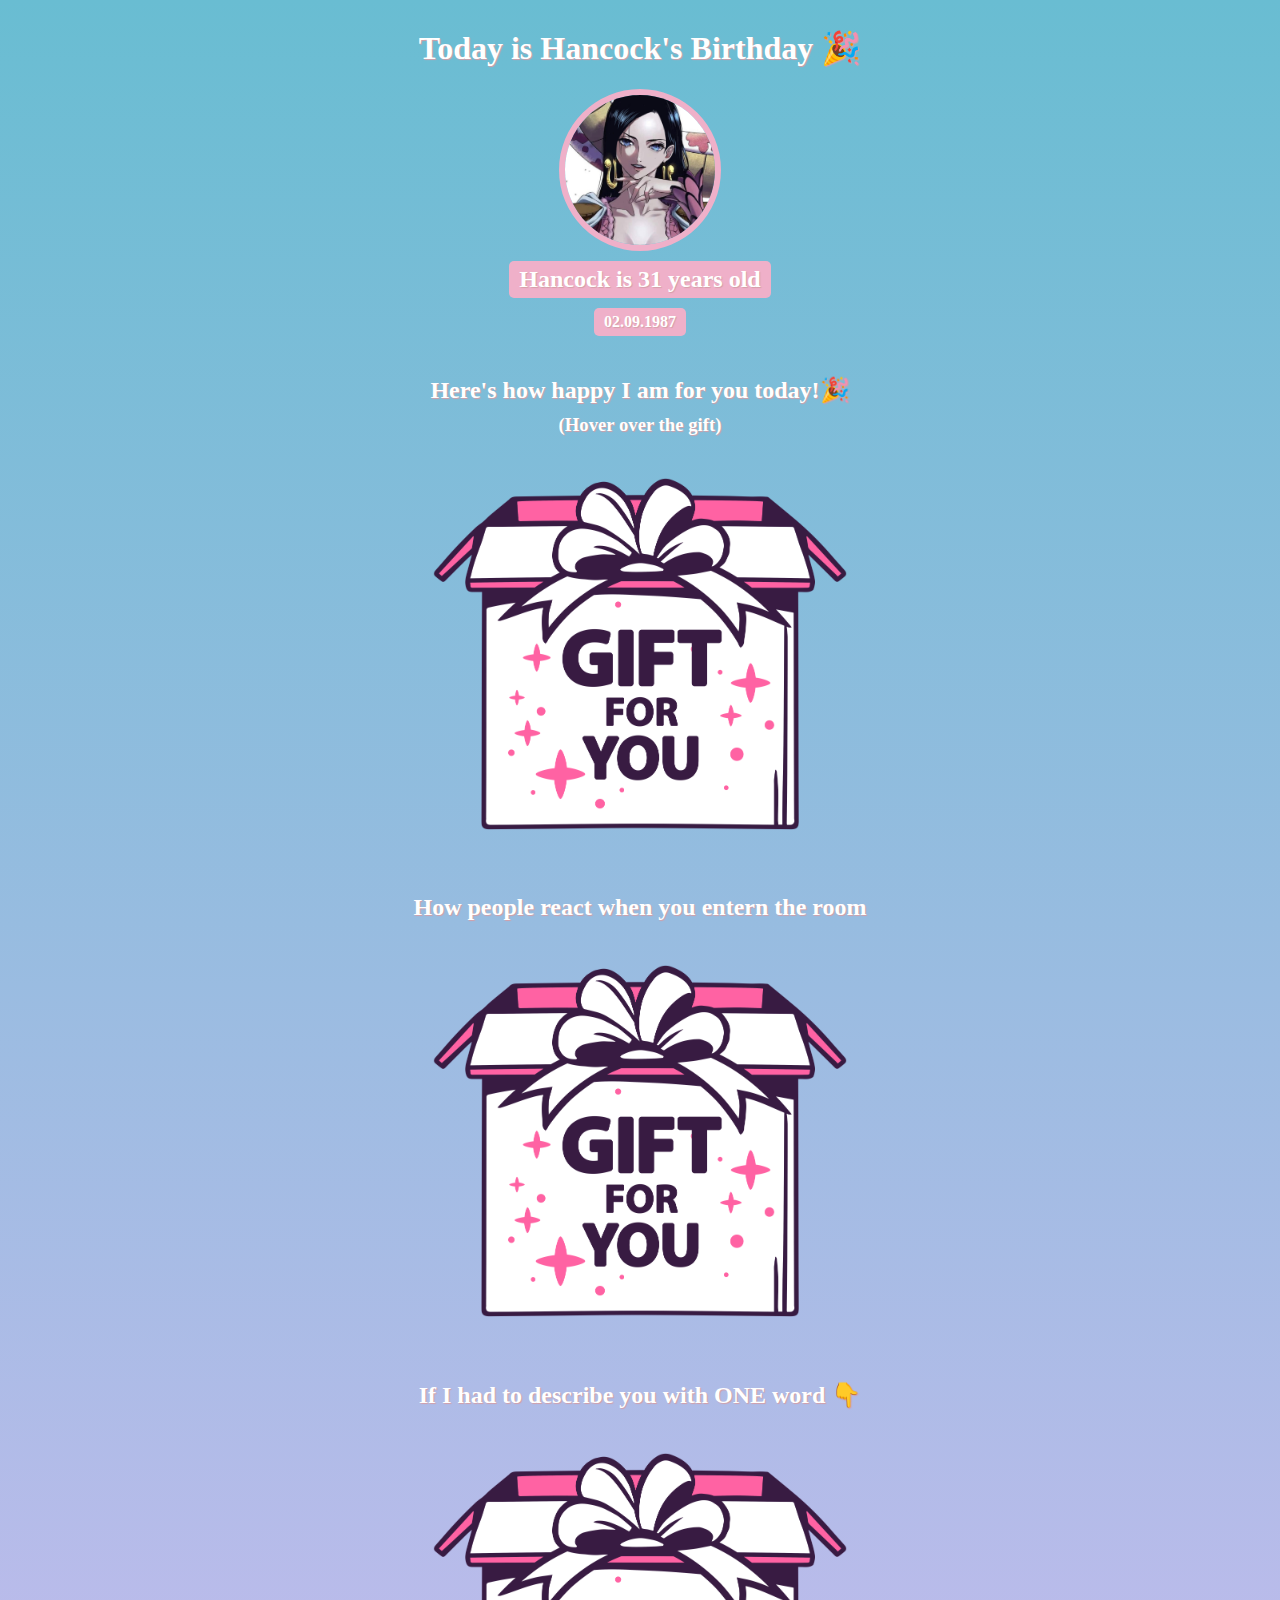
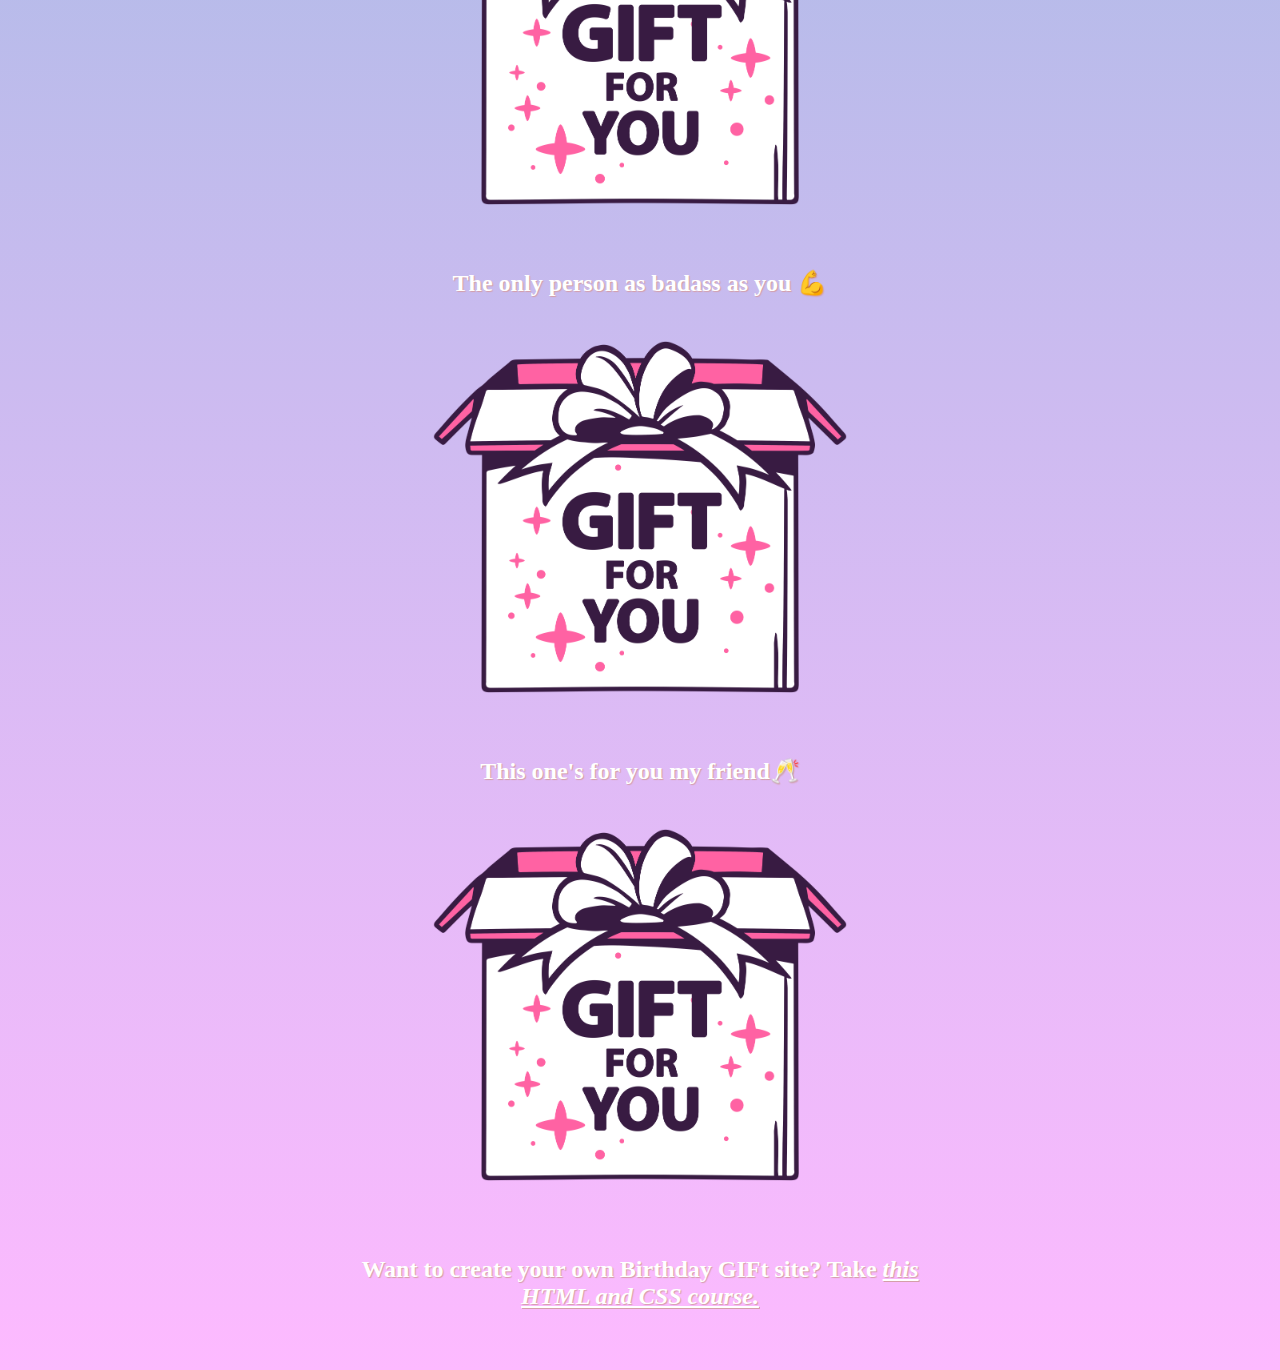
==== index.html @ a4d8eace "first commit - committing all files to the repository" ====
<!DOCTYPE html>
<html lang="en">
  <head>
    <link rel="stylesheet" href="styles.css" />
    <link rel="preconnect" href="https://fonts.googleapis.com" />
    <link rel="preconnect" href="https://fonts.gstatic.com" crossorigin />
    <link
      href="https://fonts.googleapis.com/css2?family=Orbitron:wght@400;800&display=swap"
      rel="stylesheet"
    />
  </head>
  <body>
    <div id="all">
      <h1>Today is Hancock's Birthday 🎉</h1>
      <img src="images/boa.jpg" id="boa" />
      <h2 id="age">Hancock is 31 years old</h2>
      <h4 id="date">02.09.1987</h4>
    </div>

    <div class="gift">
      <h2 class="h2happy">Here's how happy I am for you today!🎉</h2>
      <h3 class="h3hover">(Hover over the gift)</h3>
      <div class="giftimg" id="gift-img-happy"></div>
    </div>

    <div class="gift">
      <h2 class="enteroom">How people react when you entern the room</h2>
      <div class="giftimg" id="gift-img-wow"></div>
    </div>

    <div class="gift">
      <h2 class="genius">If I had to describe you with ONE word 👇</h2>
      <div class="giftimg" id="gift-img-genius"></div>
    </div>

    <div class="gift">
      <h2 class="enteroom">The only person as badass as you 💪</h2>
      <div class="giftimg" id="gift-img-badass"></div>
    </div>

    <div class="gift">
      <h2 class="enteroom">This one's for you my friend🥂</h2>
      <div class="giftimg" id="gift-img-friend"></div>
    </div>

    <p class="footer">
      <h2 class="footer">
        Want to create your own Birthday GIFt site?
        Take <a
        link
        href="https://github.com/lawsontuladhar/birthday-gift/upload"
        target="_blank"
        > this HTML and CSS course.</a
        >
      </h2>
    </p>
  </body>
</html>
---- styles.css ----
body{
    text-align: center;
    font-family: 'Happy Monkey', cursive;
    background-color: #a2d2ff;
    color: white;
    display: flex;
    flex-direction: column;
    align-items: center;
    background: linear-gradient(#69bdd2, #FDBAFF);

}

#boa{
    
    width: 150px;
    border-radius: 50%;
    border: 6px solid #efb0c9;
    

}

h1, h2, h3, h4, p{
    text-shadow: 1px 1px 1px rgb(212, 159, 168);
}

#age{
    background: #efb0c9;
    padding: 5px 10px;
    border-radius: 5px;
    margin: 10px 0px 10px 0px;
}

#date{
    margin: 0px;
    background: #efb0c9;
    padding: 5px 10px;
    border-radius: 5px;
}

#all{
    display:flex;
    flex-direction: column;
    justify-content: ;
    align-items: center;

}

.gift{
    margin-top: 20px;
}

.h2happy{
    margin-bottom: 10px;
}

.h3hover{
    margin-top: 0px;
}

.giftimg{
    width: 430px; 
    height: 400px;
    /*border: 6px solid white;
    border-radius: 50px;*/
    background-image: url("images/gift.png");
    
    background-size: cover;
    margin: 0 auto;
}

#gift-img-happy:hover{
    border: 10px solid white;
    border-radius: 20px;
    width: 600px;
    background-image: url("images/hapycutie.gif");
    box-shadow: 0px 0px 50px #efb0c9;
}

#gift-img-wow:hover{
    border: 10px solid white;
    border-radius: 20px;
    background-image: url("images/wow.gif");
    box-shadow: 0px 0px 50px pink;
}

#gift-img-genius:hover{
    border: 10px solid white;
    border-radius: 20px;
    background-image: url("images/genius.gif");
    box-shadow: 0px 0px 50px pink;
}

#gift-img-badass:hover{
    border: 10px solid white;
    border-radius: 20px;
    width: 600px;
    background-image: url("images/badass.gif");
    box-shadow: 0px 0px 50px pink;
}

#gift-img-friend:hover{
    border: 10px solid white;
    border-radius: 20px;
    width: 600px;
    background-image: url("images/cheers.gif");
    box-shadow: 0px 0px 50px pink;
}

.footer{
    width: 600px;
    margin: 40 auto 20px;
    text-align: center;
    font-family: 'Happy Monkey', cursive;
}

a{
    color: white;
    font-style: italic;
}
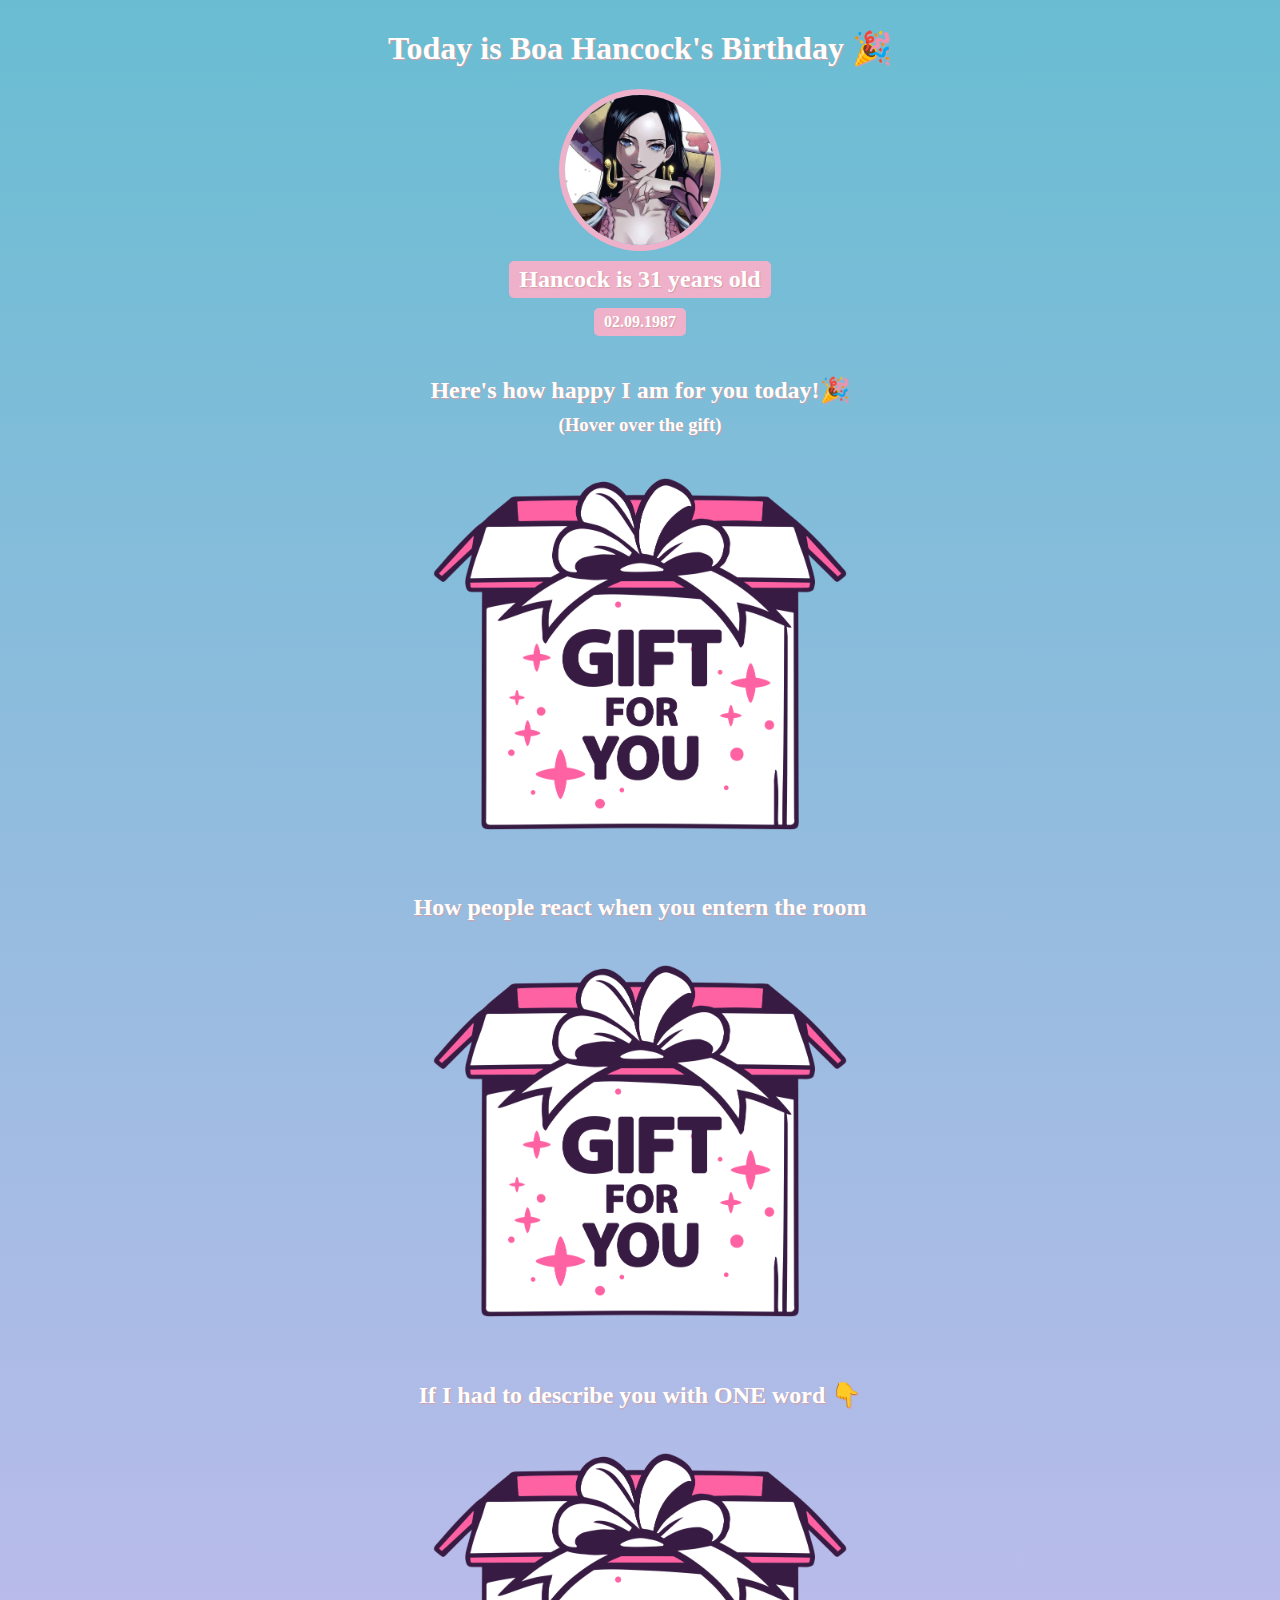
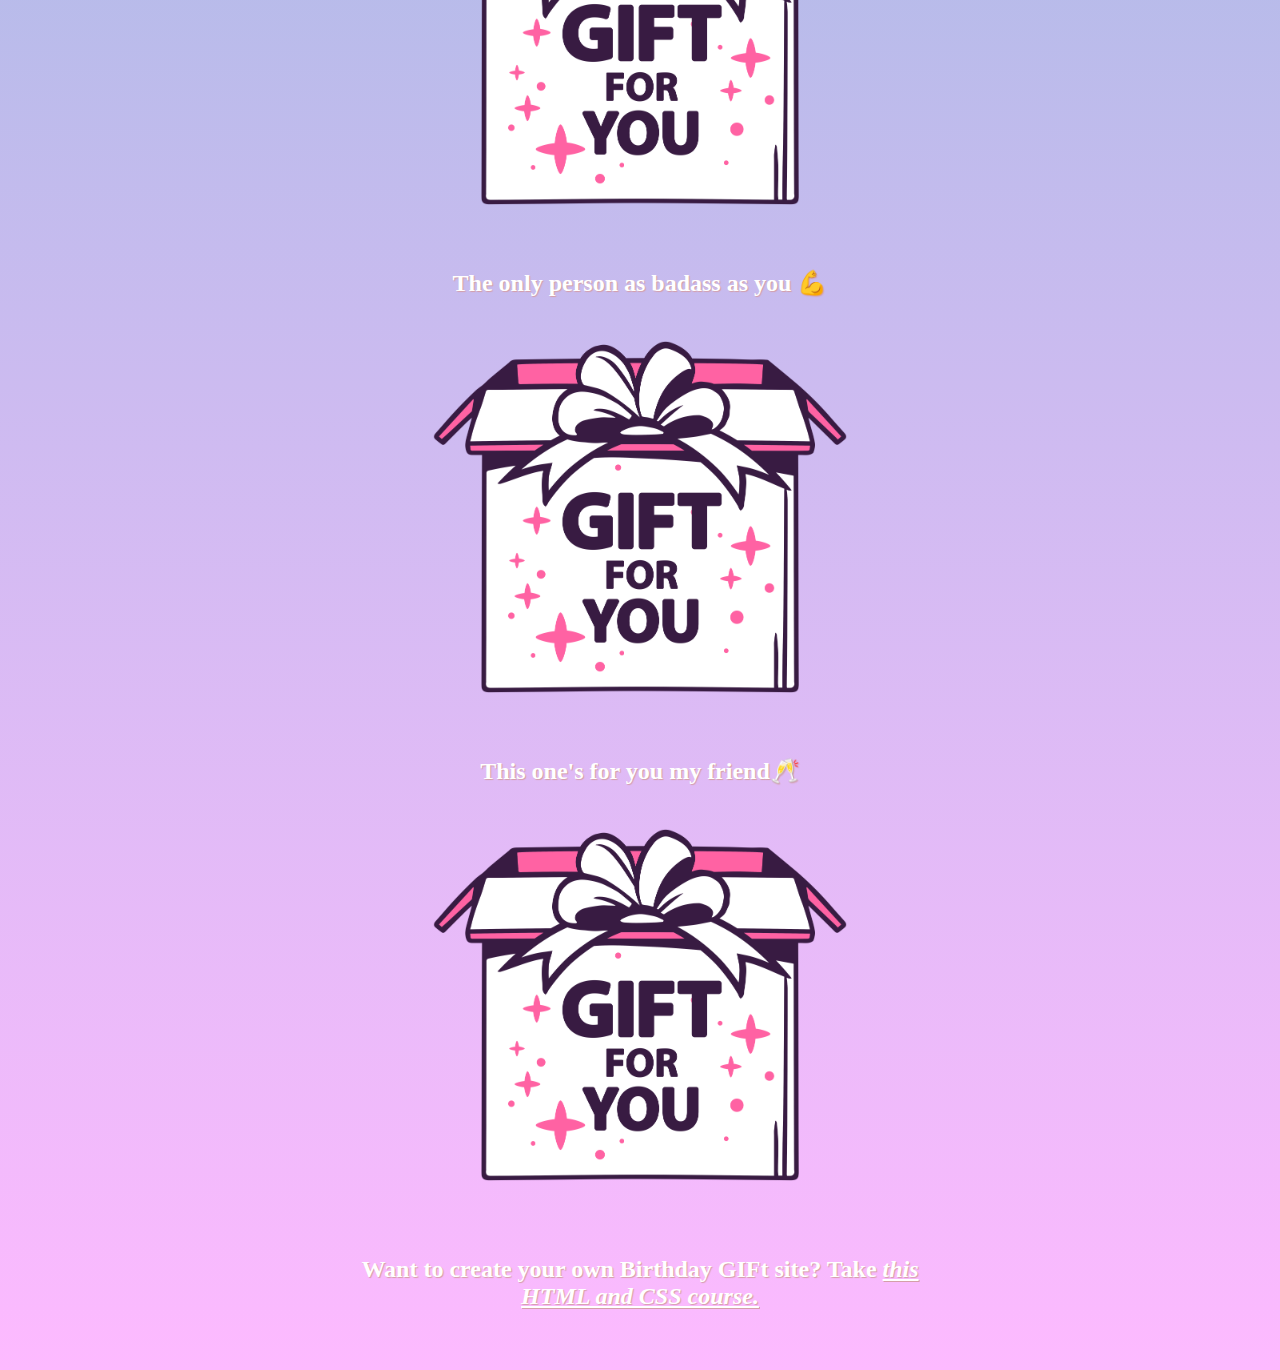
==== commit 47950c8b: "updated text to free range" ====
--- a/index.html
+++ b/index.html
@@ -11,7 +11,7 @@
   </head>
   <body>
     <div id="all">
-      <h1>Today is Hancock's Birthday 🎉</h1>
+      <h1>Today is Boa Hancock's Birthday 🎉</h1>
       <img src="images/boa.jpg" id="boa" />
       <h2 id="age">Hancock is 31 years old</h2>
       <h4 id="date">02.09.1987</h4>
